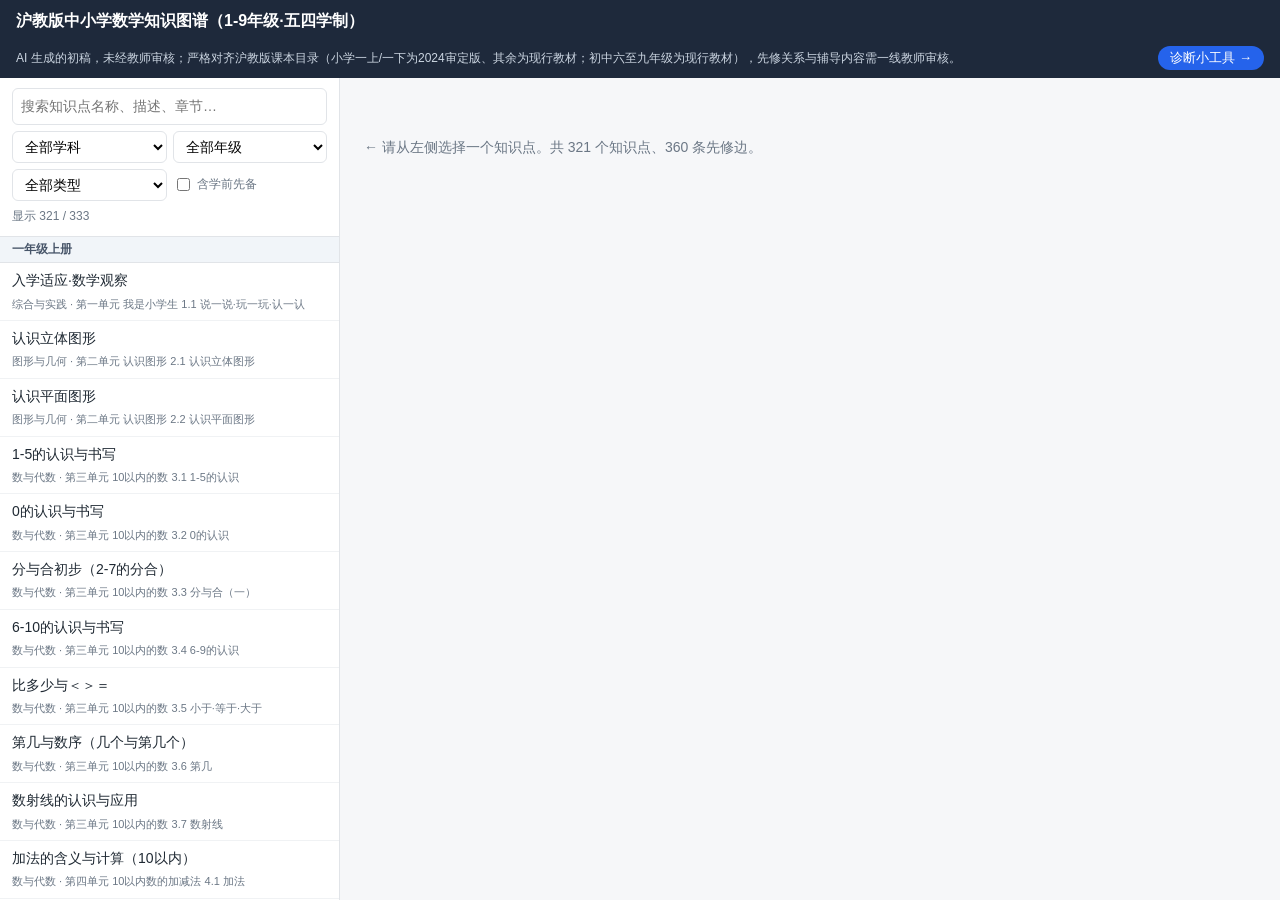
==== index.html @ 2e38a13f "扩展到初中：补齐沪教版六至九年级（8册28章）知识点、先修图、第四学段课标与题库 - 新增 cnm_158–cnm_321 共 164 个初中知识点，169 条先修边（含跨学段衔接） - 新增 dat" ====
<!DOCTYPE html>
<html lang="zh-CN">
<head>
<meta charset="utf-8">
<meta name="viewport" content="width=device-width, initial-scale=1">
<title>沪教版中小学数学知识图谱（1-9年级·五四学制）· 辅导版</title>
<style>
  :root { --bg:#f6f7f9; --panel:#fff; --line:#e1e4e8; --text:#1f2933; --muted:#6b7785; --accent:#2563eb;
          --hard:#c2410c; --soft:#6b7785; --ext:#7c3aed; }
  * { box-sizing:border-box; }
  html,body { height:100%; margin:0; }
  body { font:14px/1.6 -apple-system,BlinkMacSystemFont,"PingFang SC","Microsoft YaHei",sans-serif; color:var(--text); background:var(--bg); display:flex; flex-direction:column; }
  header { padding:8px 16px; background:#1e293b; color:#fff; display:flex; align-items:baseline; gap:12px; flex-wrap:wrap; }
  header h1 { font-size:16px; margin:0; font-weight:600; }
  header .note { font-size:12px; color:#cbd5e1; }
  header .tool-link { margin-left:auto; font-size:13px; color:#fff; background:#2563eb; padding:2px 12px; border-radius:12px; text-decoration:none; }
  header .tool-link:hover { background:#1d4ed8; }
  #app { flex:1; display:flex; min-height:0; }
  #side { width:340px; min-width:260px; background:var(--panel); border-right:1px solid var(--line); display:flex; flex-direction:column; }
  #filters { padding:10px 12px; border-bottom:1px solid var(--line); display:grid; gap:6px; }
  #filters input, #filters select { width:100%; padding:6px 8px; border:1px solid var(--line); border-radius:6px; font:inherit; background:#fff; }
  #filters .row { display:grid; grid-template-columns:1fr 1fr; gap:6px; }
  #filters label.chk { font-size:12px; color:var(--muted); display:flex; align-items:center; gap:4px; white-space:nowrap; }
  #filters label.chk input { width:auto; }
  #count { font-size:12px; color:var(--muted); }
  #list { overflow:auto; flex:1; margin:0; padding:0; list-style:none; }
  #list .grp { position:sticky; top:0; background:#f1f5f9; padding:3px 12px; font-size:12px; font-weight:600; color:#475569; border-bottom:1px solid var(--line); }
  #list li.item { padding:6px 12px; border-bottom:1px solid #f0f2f4; cursor:pointer; }
  #list li.item:hover { background:#f8fafc; }
  #list li.item.sel { background:#e8f0fe; border-left:3px solid var(--accent); padding-left:9px; }
  #list .nm { display:block; }
  #list .meta { font-size:11px; color:var(--muted); }
  #main { flex:1; overflow:auto; padding:18px 24px 48px; }
  .card { background:var(--panel); border:1px solid var(--line); border-radius:8px; padding:14px 18px; margin-bottom:14px; max-width:900px; }
  .card h2 { font-size:15px; margin:0 0 8px; }
  h1.title { font-size:20px; margin:0 0 6px; }
  .tags { display:flex; flex-wrap:wrap; gap:6px; margin:6px 0; }
  .tag { font-size:12px; padding:1px 8px; border-radius:10px; background:#eef2f7; color:#334155; }
  .tag.ext { background:#ede9fe; color:var(--ext); }
  .card .tool-link { margin-left:0; display:inline-block; margin-top:6px; }
  .badge { font-size:11px; padding:0 6px; border-radius:8px; margin-right:6px; color:#fff; vertical-align:1px; }
  .badge.hard { background:var(--hard); } .badge.soft { background:var(--soft); }
  ul.plain { margin:4px 0; padding-left:20px; }
  .q { background:#f8fafc; border:1px dashed var(--line); border-radius:6px; padding:8px 12px; }
  details.ans > summary { cursor:pointer; color:var(--accent); }
  .tree, .tree ul { list-style:none; margin:0; padding-left:20px; }
  .tree { padding-left:0; }
  .tree li { position:relative; padding:2px 0 2px 0; }
  .tree ul { border-left:1px solid var(--line); margin-left:6px; }
  .tree .why { color:var(--muted); font-size:12px; margin-left:4px; }
  a.node { color:var(--accent); cursor:pointer; text-decoration:none; }
  a.node:hover { text-decoration:underline; }
  .seen { color:var(--muted); font-size:12px; }
  .toolbar { display:flex; gap:8px; margin-bottom:8px; align-items:center; flex-wrap:wrap; }
  .toolbar button { border:1px solid var(--line); background:#fff; border-radius:6px; padding:3px 10px; cursor:pointer; font:inherit; }
  .toolbar button.on { background:var(--accent); border-color:var(--accent); color:#fff; }
  .layer { margin:6px 0; } .layer h3 { font-size:12px; margin:0; color:var(--muted); font-weight:600; }
  .layer .chips { display:flex; flex-wrap:wrap; gap:6px; margin-top:3px; }
  .chip { border:1px solid var(--line); border-radius:6px; padding:1px 8px; background:#fff; cursor:pointer; font-size:13px; }
  .chip:hover { border-color:var(--accent); }
  .chip.ext { border-color:#c4b5fd; }
  #err { background:#fef2f2; color:#991b1b; border:1px solid #fecaca; border-radius:8px; padding:14px 18px; max-width:760px; }
  #err code { background:#fee2e2; padding:1px 4px; border-radius:4px; }
  .empty { color:var(--muted); padding:40px 0; }
  .muted { color:var(--muted); }
  @media (max-width:760px){ #app{flex-direction:column;} #side{width:100%;height:42%;} }
</style>
</head>
<body>
<header>
  <h1>沪教版中小学数学知识图谱（1-9年级·五四学制）</h1>
  <span class="note">AI 生成的初稿，未经教师审核；严格对齐沪教版课本目录（小学一上/一下为2024审定版、其余为现行教材；初中六至九年级为现行教材），先修关系与辅导内容需一线教师审核。</span>
  <a class="tool-link" href="diagnose/">诊断小工具 →</a>
</header>
<div id="app">
  <aside id="side">
    <div id="filters">
      <input id="q" type="search" placeholder="搜索知识点名称、描述、章节…" autocomplete="off">
      <div class="row">
        <select id="fDomain"><option value="">全部学科</option></select>
        <select id="fGrade">
          <option value="">全部年级</option>
          <option value="1上">一年级上</option><option value="1下">一年级下</option>
          <option value="2上">二年级上</option><option value="2下">二年级下</option>
          <option value="3上">三年级上</option><option value="3下">三年级下</option>
          <option value="4上">四年级上</option><option value="4下">四年级下</option>
          <option value="5上">五年级上</option><option value="5下">五年级下</option>
          <option value="6上">六年级上</option><option value="6下">六年级下</option>
          <option value="7上">七年级上</option><option value="7下">七年级下</option>
          <option value="8上">八年级上</option><option value="8下">八年级下</option>
          <option value="9上">九年级上</option><option value="9下">九年级下</option>
        </select>
      </div>
      <div class="row">
        <select id="fType"><option value="">全部类型</option></select>
        <label class="chk"><input type="checkbox" id="fExt"> 含学前先备</label>
      </div>
      <div id="count"></div>
    </div>
    <ul id="list"></ul>
  </aside>
  <main id="main"><div class="empty">加载中…</div></main>
</div>

<script>
"use strict";
const TYPE_ZH = {conceptual:"概念理解", procedural:"程序性技能", reasoning:"推理证明", application:"应用", modeling:"建模"};
const GRADE_ZH = {1:"一", 2:"二", 3:"三", 4:"四", 5:"五", 6:"六", 7:"七", 8:"八", 9:"九"};
const $ = s => document.querySelector(s);
const el = (tag, attrs, ...kids) => {
  const e = document.createElement(tag);
  for (const [k, v] of Object.entries(attrs || {})) {
    if (k === "class") e.className = v; else if (k === "text") e.textContent = v;
    else if (k.startsWith("on")) e.addEventListener(k.slice(2), v); else e.setAttribute(k, v);
  }
  for (const c of kids.flat()) if (c != null) e.append(c.nodeType ? c : document.createTextNode(c));
  return e;
};

let topics = [], deps = [], byId = new Map(), pre = new Map(), post = new Map(), selected = null;

function gradeKey(t) { return t.external ? "学前" : GRADE_ZH[t.grade] + "年级" + t.semester; }

async function load() {
  try {
    const [a, b] = await Promise.all([fetch("data/topics.json"), fetch("data/dependencies.json")]);
    if (!a.ok || !b.ok) throw new Error("HTTP " + a.status + "/" + b.status);
    topics = await a.json(); deps = await b.json();
  } catch (e) {
    $("#main").replaceChildren(el("div", {id:"err"},
      el("b", {text:"无法加载数据文件。"}), el("br"),
      "浏览器出于安全限制不允许用 ", el("code", {text:"file://"}), " 直接读取本地 JSON。请在本目录运行：", el("br"),
      el("code", {text:"python3 -m http.server 8000"}), " 然后访问 ", el("code", {text:"http://localhost:8000/"}),
      el("br"), el("span", {class:"muted", text:"（" + e.message + "）"})));
    $("#count").textContent = "";
    return;
  }
  for (const t of topics) { byId.set(t.id, t); pre.set(t.id, []); post.set(t.id, []); }
  for (const d of deps) {
    pre.get(d.topicId).push({id:d.prerequisiteId, strength:d.strength, reason:d.reason});
    post.get(d.prerequisiteId).push({id:d.topicId, strength:d.strength, reason:d.reason});
  }
  for (const m of [pre, post]) for (const arr of m.values())
    arr.sort((x, y) => (x.strength === y.strength ? 0 : x.strength === "hard" ? -1 : 1) || x.id.localeCompare(y.id));

  const doms = [...new Set(topics.map(t => t.domain))];
  for (const d of doms) $("#fDomain").append(el("option", {value:d, text:d}));
  for (const [k, v] of Object.entries(TYPE_ZH)) $("#fType").append(el("option", {value:k, text:v}));
  for (const id of ["q", "fDomain", "fGrade", "fType", "fExt"]) $("#" + id).addEventListener("input", renderList);
  window.addEventListener("hashchange", () => select(location.hash.slice(1), false));
  renderList();
  if (byId.has(location.hash.slice(1))) select(location.hash.slice(1), true);
  else $("#main").replaceChildren(el("div", {class:"empty", text:"← 请从左侧选择一个知识点。共 " + topics.filter(t => !t.external).length + " 个知识点、" + deps.length + " 条先修边。"}));
}

function filtered() {
  const q = $("#q").value.trim().toLowerCase(), d = $("#fDomain").value, g = $("#fGrade").value,
        ty = $("#fType").value, ext = $("#fExt").checked;
  return topics.filter(t => {
    if (t.external && !ext) return false;
    if (d && t.domain !== d) return false;
    if (ty && t.type !== ty) return false;
    if (g) { if (t.external) return false; if (g.length === 1 ? String(t.grade) !== g : (t.grade + t.semester) !== g) return false; }
    if (q && !((t.name + t.description + (t.chapter || "") + t.id).toLowerCase().includes(q))) return false;
    return true;
  });
}

function renderList() {
  const items = filtered(), ul = $("#list");
  ul.replaceChildren();
  let last = null;
  for (const t of items) {
    const key = gradeKey(t);
    if (key !== last) {
      last = key;
      ul.append(el("li", {class:"grp", text: t.external ? "学前先备（外部节点）" : GRADE_ZH[t.grade] + "年级" + t.semester + "册"}));
    }
    const li = el("li", {class:"item" + (t.id === selected ? " sel" : ""), "data-id":t.id, onclick:() => select(t.id, true)},
      el("span", {class:"nm", text:t.name}),
      el("span", {class:"meta", text: t.external ? t.domain : t.domain + " · " + (t.chapter || "").replace(/^\S+\s+/, "")}));
    ul.append(li);
  }
  $("#count").textContent = "显示 " + items.length + " / " + topics.length;
}

function select(id, push) {
  if (!byId.has(id)) return;
  selected = id;
  if (push && location.hash.slice(1) !== id) history.replaceState(null, "", "#" + id);
  for (const li of document.querySelectorAll("#list li.item")) li.classList.toggle("sel", li.dataset.id === id);
  const cur = document.querySelector("#list li.sel"); if (cur) cur.scrollIntoView({block:"nearest"});
  renderDetail(byId.get(id));
  $("#main").scrollTop = 0;
}

const link = id => el("a", {class:"node", onclick:() => select(id, true), text:byId.get(id).name});
const badge = s => el("span", {class:"badge " + s, text: s === "hard" ? "硬先修" : "软先修"});

function renderDetail(t) {
  const m = $("#main");
  const head = el("div", {class:"card"},
    el("h1", {class:"title", text:t.name}),
    el("div", {class:"tags"},
      el("span", {class:"tag" + (t.external ? " ext" : ""), text:t.id}),
      el("span", {class:"tag", text:t.domain}),
      t.external ? el("span", {class:"tag ext", text:"学前先备（外部节点）"})
                 : [el("span", {class:"tag", text:GRADE_ZH[t.grade] + "年级" + t.semester}),
                    el("span", {class:"tag", text:TYPE_ZH[t.type] || t.type}),
                    el("span", {class:"tag", text:t.chapter})]),
    el("p", {text:t.description}));
  const parts = [head];
  if (!t.external) {
    parts.push(el("div", {class:"card"}, el("h2", {text:"掌握标准"}),
      el("ul", {class:"plain"}, t.mastery_criteria.map(c => el("li", {text:c})))));
    parts.push(el("div", {class:"card"}, el("h2", {text:"诊断题"}),
      el("div", {class:"q"}, el("div", {text:t.diagnostic_question.question}),
        el("details", {class:"ans"}, el("summary", {text:"查看答案"}), el("div", {text:t.diagnostic_question.answer})))));
    if (t.tutoring) {
      const tut = t.tutoring;
      parts.push(el("div", {class:"card"}, el("h2", {text:"辅导要点（课本同步精讲）"}),
        el("ul", {class:"plain"}, tut.key_points.map(c => el("li", {text:c}))),
        el("h2", {text:"例题精讲"}),
        el("div", {class:"q"}, el("div", {text:"题目：" + tut.worked_example.problem}),
          el("div", {text:"解法：" + tut.worked_example.steps.join(" → ")}),
          el("details", {class:"ans"}, el("summary", {text:"查看答案"}), el("div", {text:tut.worked_example.answer}))),
        el("h2", {text:"常见错误"}),
        el("ul", {class:"plain"}, tut.common_mistakes.map(c => el("li", {text:c}))),
        el("p", {class:"muted", text:"辅导建议：" + tut.coaching_tip})
      ));
    }
    // 按章同步练习入口
    parts.push(el("div", {class:"card"}, el("h2", {text:"同步练习与诊断"}),
      el("p", {text:"想检测是否掌握“" + t.name + "”？试试诊断小工具："}),
      el("a", {class:"tool-link", href:"diagnose/?target=" + t.id, text:"去做 4 题小测 →"}),
      el("span", {class:"muted", text:"  每知识点4题配套题库，诊断后可回溯先修并查看辅导要点。"})
    ));
  }
  parts.push(prereqCard(t), postCard(t));
  m.replaceChildren(...parts);
}

let viewMode = "tree";
function prereqCard(t) {
  const card = el("div", {class:"card"}), body = el("div");
  const direct = pre.get(t.id);
  const all = ancestors(t.id);
  card.append(el("h2", {text:"先修链（向上递归）"}));
  if (!direct.length) {
    card.append(el("div", {class:"muted", text: t.external ? "外部节点，没有进一步先修。" : "没有先修（根节点）。"}));
    return card;
  }
  const bar = el("div", {class:"toolbar"},
    el("button", {class:viewMode === "tree" ? "on" : "", text:"树状", onclick:() => { viewMode = "tree"; renderDetail(t); }}),
    el("button", {class:viewMode === "layer" ? "on" : "", text:"分层列表", onclick:() => { viewMode = "layer"; renderDetail(t); }}),
    el("span", {class:"muted", text:"直接先修 " + direct.length + " 个，累计上游 " + all.size + " 个知识点。树状图中同一知识点只在首次出现处展开。"}));
  card.append(bar, body);
  if (viewMode === "tree") body.append(tree(t.id));
  else body.append(layers(t.id));
  return card;
}

function ancestors(id) {
  const seen = new Set(), st = [id];
  while (st.length) for (const p of pre.get(st.pop())) if (!seen.has(p.id)) { seen.add(p.id); st.push(p.id); }
  return seen;
}

function tree(rootId) {
  const expanded = new Set([rootId]);
  const build = id => {
    const ul = el("ul", {class:"tree"});
    for (const p of pre.get(id)) {
      const n = byId.get(p.id), li = el("li");
      li.append(badge(p.strength), link(p.id),
        el("span", {class:"seen", text:" " + (n.external ? "学前" : gradeKey(n))}),
        el("span", {class:"why", text:"— " + p.reason}));
      if (pre.get(p.id).length) {
        if (expanded.has(p.id)) li.append(el("span", {class:"seen", text:"  （↑ 已在上方展开）"}));
        else { expanded.add(p.id); li.append(build(p.id)); }
      }
      ul.append(li);
    }
    return ul;
  };
  return build(rootId);
}

function layers(rootId) {
  const level = new Map();
  const walk = (id, d) => { for (const p of pre.get(id)) { if ((level.get(p.id) || 0) < d) { level.set(p.id, d); walk(p.id, d + 1); } } };
  walk(rootId, 1);
  const direct = new Map(pre.get(rootId).map(p => [p.id, p.strength]));
  const max = Math.max(...level.values()), box = el("div");
  for (let d = 1; d <= max; d++) {
    const ids = [...level].filter(([, v]) => v === d).map(([k]) => k)
      .sort((a, b) => (byId.get(a).external - byId.get(b).external) || a.localeCompare(b));
    box.append(el("div", {class:"layer"},
      el("h3", {text: d === 1 ? "第 1 层：直接先修" : "第 " + d + " 层：先修的先修"}),
      el("div", {class:"chips"}, ids.map(id => {
        const c = el("span", {class:"chip" + (byId.get(id).external ? " ext" : ""), onclick:() => select(id, true)},
          direct.has(id) ? badge(direct.get(id)) : null, byId.get(id).name,
          el("span", {class:"seen", text:" " + (byId.get(id).external ? "学前" : gradeKey(byId.get(id)))}));
        return c;
      }))));
  }
  box.append(el("div", {class:"muted", text:"层数 = 到当前知识点的最长先修路径长度；越靠后越基础。"}));
  return box;
}

function postCard(t) {
  const card = el("div", {class:"card"}), list = post.get(t.id);
  const down = new Set(), st = [t.id];
  while (st.length) for (const p of post.get(st.pop())) if (!down.has(p.id)) { down.add(p.id); st.push(p.id); }
  card.append(el("h2", {text:"它是哪些后续知识点的先修（共直接 " + list.length + " 个，累计下游 " + down.size + " 个）"}));
  if (!list.length) { card.append(el("div", {class:"muted", text:"没有后续知识点依赖它（末端节点）。"})); return card; }
  card.append(el("ul", {class:"plain"}, list.map(p => el("li", {},
    badge(p.strength), link(p.id), el("span", {class:"seen", text:" " + gradeKey(byId.get(p.id))}),
    el("span", {class:"why muted", text:" — " + p.reason})))));
  return card;
}

load();
</script>
</body>
</html>
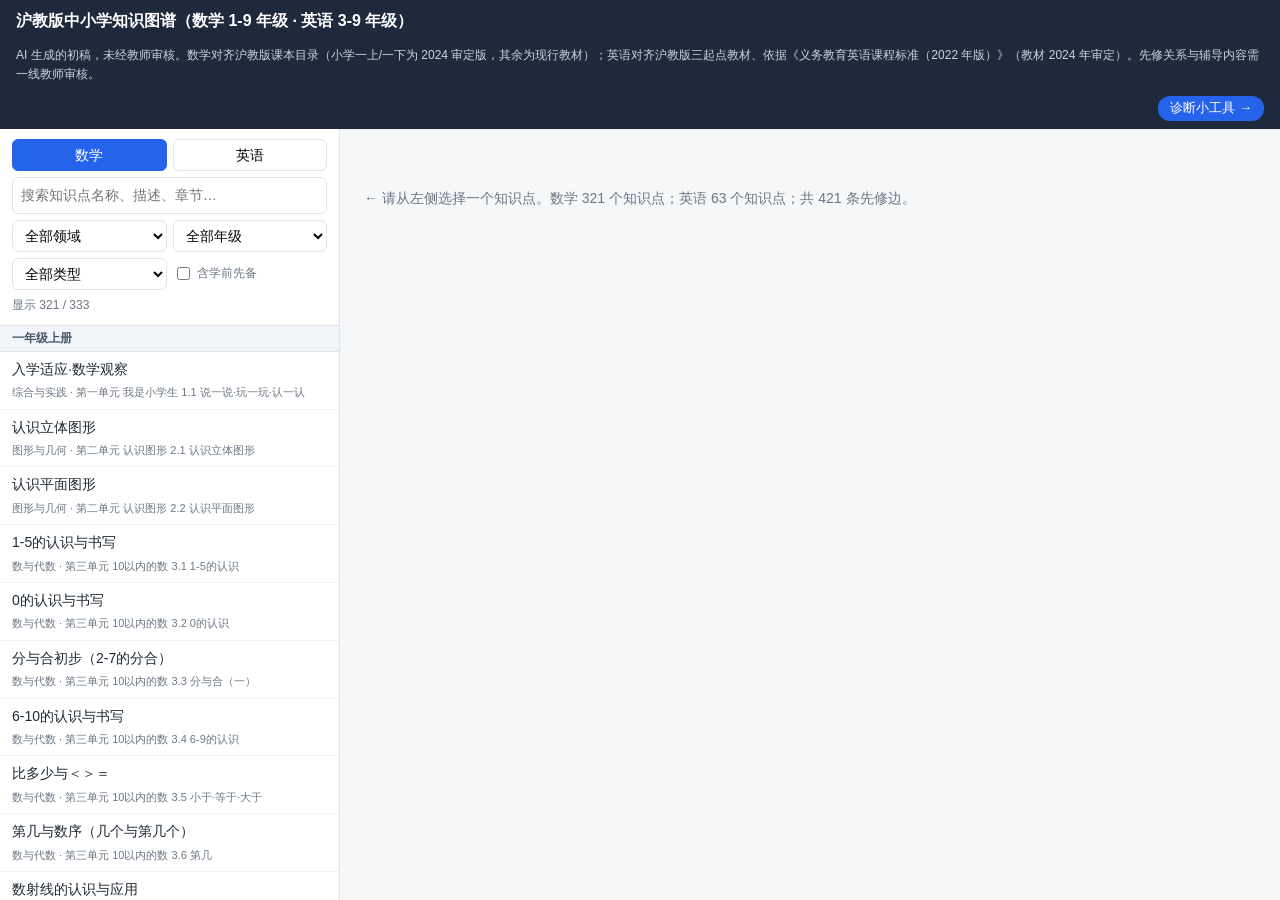
==== commit 23a0bde9: "feat: 新增沪教版英语 3-9 年级知识图谱（63 知识点/61 先修边/55 课标/252 题） - _builder/: estandards.py（一级12/二级19/三级24 共 55 条" ====
--- a/index.html
+++ b/index.html
@@ -3,7 +3,7 @@
 <head>
 <meta charset="utf-8">
 <meta name="viewport" content="width=device-width, initial-scale=1">
-<title>沪教版中小学数学知识图谱（1-9年级·五四学制）· 辅导版</title>
+<title>沪教版中小学知识图谱（数学 1-9 年级 · 英语 3-9 年级）· 辅导版</title>
 <style>
   :root { --bg:#f6f7f9; --panel:#fff; --line:#e1e4e8; --text:#1f2933; --muted:#6b7785; --accent:#2563eb;
           --hard:#c2410c; --soft:#6b7785; --ext:#7c3aed; }
@@ -20,6 +20,9 @@
   #filters { padding:10px 12px; border-bottom:1px solid var(--line); display:grid; gap:6px; }
   #filters input, #filters select { width:100%; padding:6px 8px; border:1px solid var(--line); border-radius:6px; font:inherit; background:#fff; }
   #filters .row { display:grid; grid-template-columns:1fr 1fr; gap:6px; }
+  #subjTabs { display:flex; gap:6px; }
+  #subjTabs button { flex:1; border:1px solid var(--line); background:#fff; border-radius:6px; padding:4px 0; font:inherit; cursor:pointer; }
+  #subjTabs button.on { background:var(--accent); border-color:var(--accent); color:#fff; }
   #filters label.chk { font-size:12px; color:var(--muted); display:flex; align-items:center; gap:4px; white-space:nowrap; }
   #filters label.chk input { width:auto; }
   #count { font-size:12px; color:var(--muted); }
@@ -68,16 +71,20 @@
 </head>
 <body>
 <header>
-  <h1>沪教版中小学数学知识图谱（1-9年级·五四学制）</h1>
-  <span class="note">AI 生成的初稿，未经教师审核；严格对齐沪教版课本目录（小学一上/一下为2024审定版、其余为现行教材；初中六至九年级为现行教材），先修关系与辅导内容需一线教师审核。</span>
+  <h1>沪教版中小学知识图谱（数学 1-9 年级 · 英语 3-9 年级）</h1>
+  <span class="note">AI 生成的初稿，未经教师审核。数学对齐沪教版课本目录（小学一上/一下为 2024 审定版，其余为现行教材）；英语对齐沪教版三起点教材、依据《义务教育英语课程标准（2022 年版）》（教材 2024 年审定）。先修关系与辅导内容需一线教师审核。</span>
   <a class="tool-link" href="diagnose/">诊断小工具 →</a>
 </header>
 <div id="app">
   <aside id="side">
     <div id="filters">
+      <div id="subjTabs">
+        <button type="button" data-subj="math" class="on">数学</button>
+        <button type="button" data-subj="english">英语</button>
+      </div>
       <input id="q" type="search" placeholder="搜索知识点名称、描述、章节…" autocomplete="off">
       <div class="row">
-        <select id="fDomain"><option value="">全部学科</option></select>
+        <select id="fDomain"><option value="">全部领域</option></select>
         <select id="fGrade">
           <option value="">全部年级</option>
           <option value="1上">一年级上</option><option value="1下">一年级下</option>
@@ -118,6 +125,9 @@
 };
 
 let topics = [], deps = [], byId = new Map(), pre = new Map(), post = new Map(), selected = null;
+let subject = "math";
+const subjectOf = t => t.subject || "math";
+const topicsOfSubject = s => topics.filter(t => subjectOf(t) === s);
 
 function gradeKey(t) { return t.external ? "学前" : GRADE_ZH[t.grade] + "年级" + t.semester; }
 
@@ -143,20 +153,60 @@
   for (const m of [pre, post]) for (const arr of m.values())
     arr.sort((x, y) => (x.strength === y.strength ? 0 : x.strength === "hard" ? -1 : 1) || x.id.localeCompare(y.id));
 
-  const doms = [...new Set(topics.map(t => t.domain))];
-  for (const d of doms) $("#fDomain").append(el("option", {value:d, text:d}));
-  for (const [k, v] of Object.entries(TYPE_ZH)) $("#fType").append(el("option", {value:k, text:v}));
+  rebuildSelects();
+  for (const [k, v] of Object.entries(TYPE_ZH)) {
+    if (topics.some(t => t.type === k)) $("#fType").append(el("option", {value:k, text:v}));
+  }
+  for (const btn of document.querySelectorAll("#subjTabs button")) {
+    btn.addEventListener("click", () => switchSubject(btn.dataset.subj, true));
+  }
   for (const id of ["q", "fDomain", "fGrade", "fType", "fExt"]) $("#" + id).addEventListener("input", renderList);
-  window.addEventListener("hashchange", () => select(location.hash.slice(1), false));
+  window.addEventListener("hashchange", () => {
+    const id = location.hash.slice(1);
+    if (byId.has(id) && subjectOf(byId.get(id)) !== subject) switchSubject(subjectOf(byId.get(id)), false);
+    select(id, false);
+  });
+  const startId = location.hash.slice(1);
+  if (byId.has(startId) && subjectOf(byId.get(startId)) !== subject) switchSubject(subjectOf(byId.get(startId)), false);
   renderList();
-  if (byId.has(location.hash.slice(1))) select(location.hash.slice(1), true);
-  else $("#main").replaceChildren(el("div", {class:"empty", text:"← 请从左侧选择一个知识点。共 " + topics.filter(t => !t.external).length + " 个知识点、" + deps.length + " 条先修边。"}));
+  if (byId.has(startId)) select(startId, true);
+  else $("#main").replaceChildren(el("div", {class:"empty", text:"← 请从左侧选择一个知识点。数学 " +
+    topicsOfSubject("math").filter(t => !t.external).length + " 个知识点；英语 " +
+    topicsOfSubject("english").filter(t => !t.external).length + " 个知识点；共 " + deps.length + " 条先修边。"}));
+}
+
+function switchSubject(s, resetHash) {
+  if (subject === s) return;
+  subject = s;
+  for (const b of document.querySelectorAll("#subjTabs button")) b.classList.toggle("on", b.dataset.subj === s);
+  if (resetHash) { $("#q").value = ""; selected = null; }
+  rebuildSelects(); renderList();
+  if (resetHash) {
+    $("#main").replaceChildren(el("div", {class:"empty", text:"← 请从左侧选择一个知识点。当前「" +
+      (s === "english" ? "英语" : "数学") + "」共 " + topicsOfSubject(s).filter(t => !t.external).length +
+      " 个正式知识点。"}));
+    if (location.hash) history.replaceState(null, "", location.pathname + location.search);
+  }
+}
+
+function rebuildSelects() {
+  const doms = [...new Set(topicsOfSubject(subject).map(t => t.domain))];
+  $("#fDomain").replaceChildren(el("option", {value:"", text:"全部领域"}),
+    ...doms.map(d => el("option", {value:d, text:d})));
+  const pairs = [...new Set(topicsOfSubject(subject).filter(t => !t.external).map(t => t.grade + t.semester))]
+    .sort((a, b) => parseInt(a) - parseInt(b) || (a.slice(-1) === "上" ? -1 : 1));
+  $("#fGrade").replaceChildren(el("option", {value:"", text:"全部年级"}),
+    ...pairs.map(k => el("option", {value:k, text:GRADE_ZH[parseInt(k)] + "年级" + k.slice(-1)})));
+  $("#fExt").parentElement.style.display = subject === "english" ? "none" : "";
+  $("#fExt").checked = false;
+  $("#fDomain").value = ""; $("#fGrade").value = ""; $("#fType").value = "";
 }
 
 function filtered() {
   const q = $("#q").value.trim().toLowerCase(), d = $("#fDomain").value, g = $("#fGrade").value,
         ty = $("#fType").value, ext = $("#fExt").checked;
   return topics.filter(t => {
+    if (subjectOf(t) !== subject) return false;
     if (t.external && !ext) return false;
     if (d && t.domain !== d) return false;
     if (ty && t.type !== ty) return false;
@@ -181,7 +231,7 @@
       el("span", {class:"meta", text: t.external ? t.domain : t.domain + " · " + (t.chapter || "").replace(/^\S+\s+/, "")}));
     ul.append(li);
   }
-  $("#count").textContent = "显示 " + items.length + " / " + topics.length;
+  $("#count").textContent = "显示 " + items.length + " / " + topicsOfSubject(subject).length;
 }
 
 function select(id, push) {
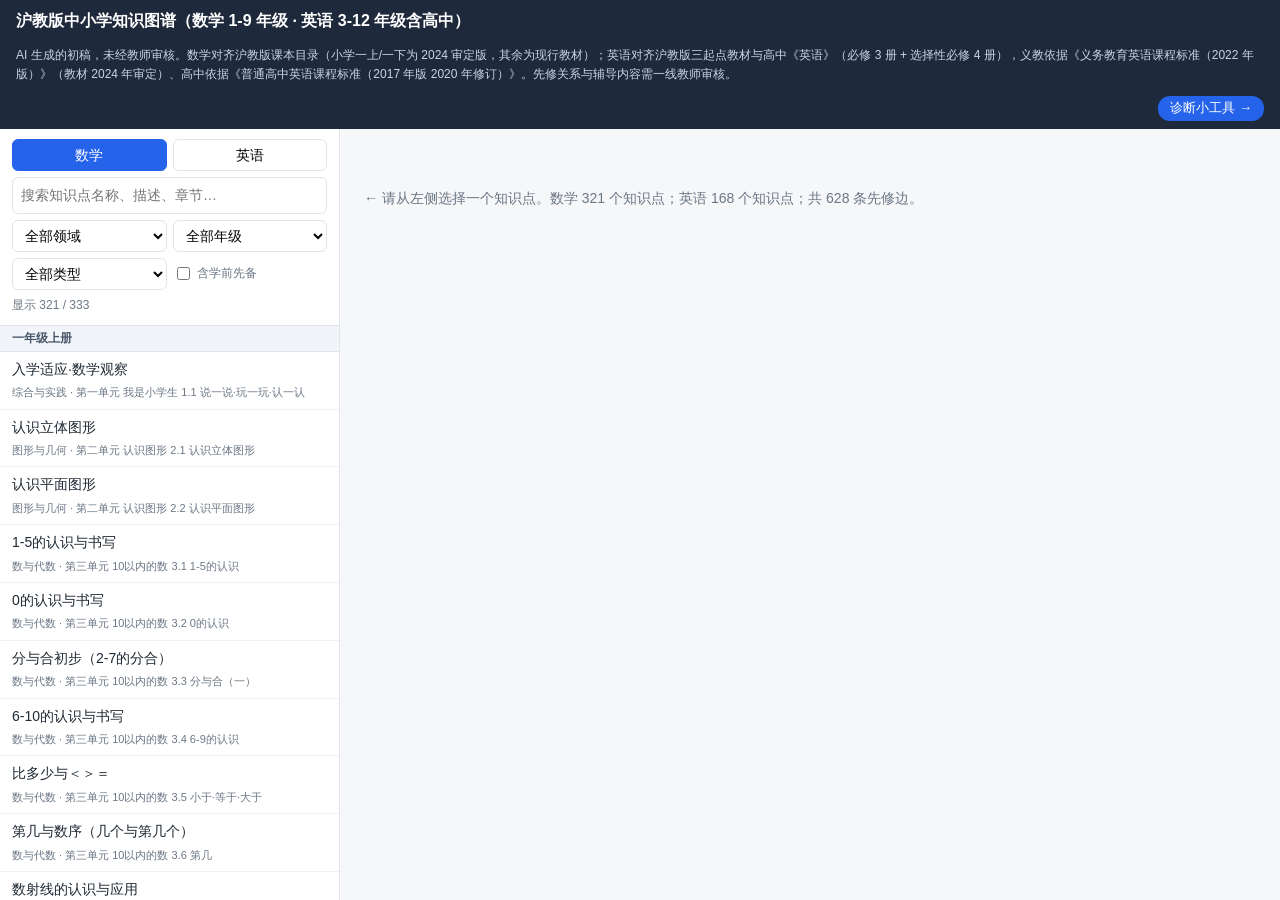
==== commit db6abfbf: "英语细化到教材 Unit 级（63 → 168 点）并补齐高中英语 - 义教段重建为 Unit 级：三至九年级 14 册 140 个 Unit → 140 个知识点，   chapter 改为「三年级" ====
--- a/index.html
+++ b/index.html
@@ -3,7 +3,7 @@
 <head>
 <meta charset="utf-8">
 <meta name="viewport" content="width=device-width, initial-scale=1">
-<title>沪教版中小学知识图谱（数学 1-9 年级 · 英语 3-9 年级）· 辅导版</title>
+<title>沪教版中小学知识图谱（数学 1-9 年级 · 英语 3-12 年级含高中）· 辅导版</title>
 <style>
   :root { --bg:#f6f7f9; --panel:#fff; --line:#e1e4e8; --text:#1f2933; --muted:#6b7785; --accent:#2563eb;
           --hard:#c2410c; --soft:#6b7785; --ext:#7c3aed; }
@@ -71,8 +71,8 @@
 </head>
 <body>
 <header>
-  <h1>沪教版中小学知识图谱（数学 1-9 年级 · 英语 3-9 年级）</h1>
-  <span class="note">AI 生成的初稿，未经教师审核。数学对齐沪教版课本目录（小学一上/一下为 2024 审定版，其余为现行教材）；英语对齐沪教版三起点教材、依据《义务教育英语课程标准（2022 年版）》（教材 2024 年审定）。先修关系与辅导内容需一线教师审核。</span>
+  <h1>沪教版中小学知识图谱（数学 1-9 年级 · 英语 3-12 年级含高中）</h1>
+  <span class="note">AI 生成的初稿，未经教师审核。数学对齐沪教版课本目录（小学一上/一下为 2024 审定版，其余为现行教材）；英语对齐沪教版三起点教材与高中《英语》（必修 3 册 + 选择性必修 4 册），义教依据《义务教育英语课程标准（2022 年版）》（教材 2024 年审定）、高中依据《普通高中英语课程标准（2017 年版 2020 年修订）》。先修关系与辅导内容需一线教师审核。</span>
   <a class="tool-link" href="diagnose/">诊断小工具 →</a>
 </header>
 <div id="app">
@@ -113,6 +113,8 @@
 "use strict";
 const TYPE_ZH = {conceptual:"概念理解", procedural:"程序性技能", reasoning:"推理证明", application:"应用", modeling:"建模"};
 const GRADE_ZH = {1:"一", 2:"二", 3:"三", 4:"四", 5:"五", 6:"六", 7:"七", 8:"八", 9:"九"};
+const HIGH_ZH = {10:"高一", 11:"高二", 12:"高三"};
+function gradeName(g) { return HIGH_ZH[g] || (GRADE_ZH[g] + "年级"); }
 const $ = s => document.querySelector(s);
 const el = (tag, attrs, ...kids) => {
   const e = document.createElement(tag);
@@ -129,7 +131,7 @@
 const subjectOf = t => t.subject || "math";
 const topicsOfSubject = s => topics.filter(t => subjectOf(t) === s);
 
-function gradeKey(t) { return t.external ? "学前" : GRADE_ZH[t.grade] + "年级" + t.semester; }
+function gradeKey(t) { return t.external ? "学前" : gradeName(t.grade) + t.semester; }
 
 async function load() {
   try {
@@ -196,7 +198,7 @@
   const pairs = [...new Set(topicsOfSubject(subject).filter(t => !t.external).map(t => t.grade + t.semester))]
     .sort((a, b) => parseInt(a) - parseInt(b) || (a.slice(-1) === "上" ? -1 : 1));
   $("#fGrade").replaceChildren(el("option", {value:"", text:"全部年级"}),
-    ...pairs.map(k => el("option", {value:k, text:GRADE_ZH[parseInt(k)] + "年级" + k.slice(-1)})));
+    ...pairs.map(k => el("option", {value:k, text:gradeName(parseInt(k)) + k.slice(-1)})));
   $("#fExt").parentElement.style.display = subject === "english" ? "none" : "";
   $("#fExt").checked = false;
   $("#fDomain").value = ""; $("#fGrade").value = ""; $("#fType").value = "";
@@ -224,7 +226,7 @@
     const key = gradeKey(t);
     if (key !== last) {
       last = key;
-      ul.append(el("li", {class:"grp", text: t.external ? "学前先备（外部节点）" : GRADE_ZH[t.grade] + "年级" + t.semester + "册"}));
+      ul.append(el("li", {class:"grp", text: t.external ? "学前先备（外部节点）" : gradeName(t.grade) + t.semester + "册"}));
     }
     const li = el("li", {class:"item" + (t.id === selected ? " sel" : ""), "data-id":t.id, onclick:() => select(t.id, true)},
       el("span", {class:"nm", text:t.name}),
@@ -255,7 +257,7 @@
       el("span", {class:"tag" + (t.external ? " ext" : ""), text:t.id}),
       el("span", {class:"tag", text:t.domain}),
       t.external ? el("span", {class:"tag ext", text:"学前先备（外部节点）"})
-                 : [el("span", {class:"tag", text:GRADE_ZH[t.grade] + "年级" + t.semester}),
+                 : [el("span", {class:"tag", text:gradeName(t.grade) + t.semester}),
                     el("span", {class:"tag", text:TYPE_ZH[t.type] || t.type}),
                     el("span", {class:"tag", text:t.chapter})]),
     el("p", {text:t.description}));
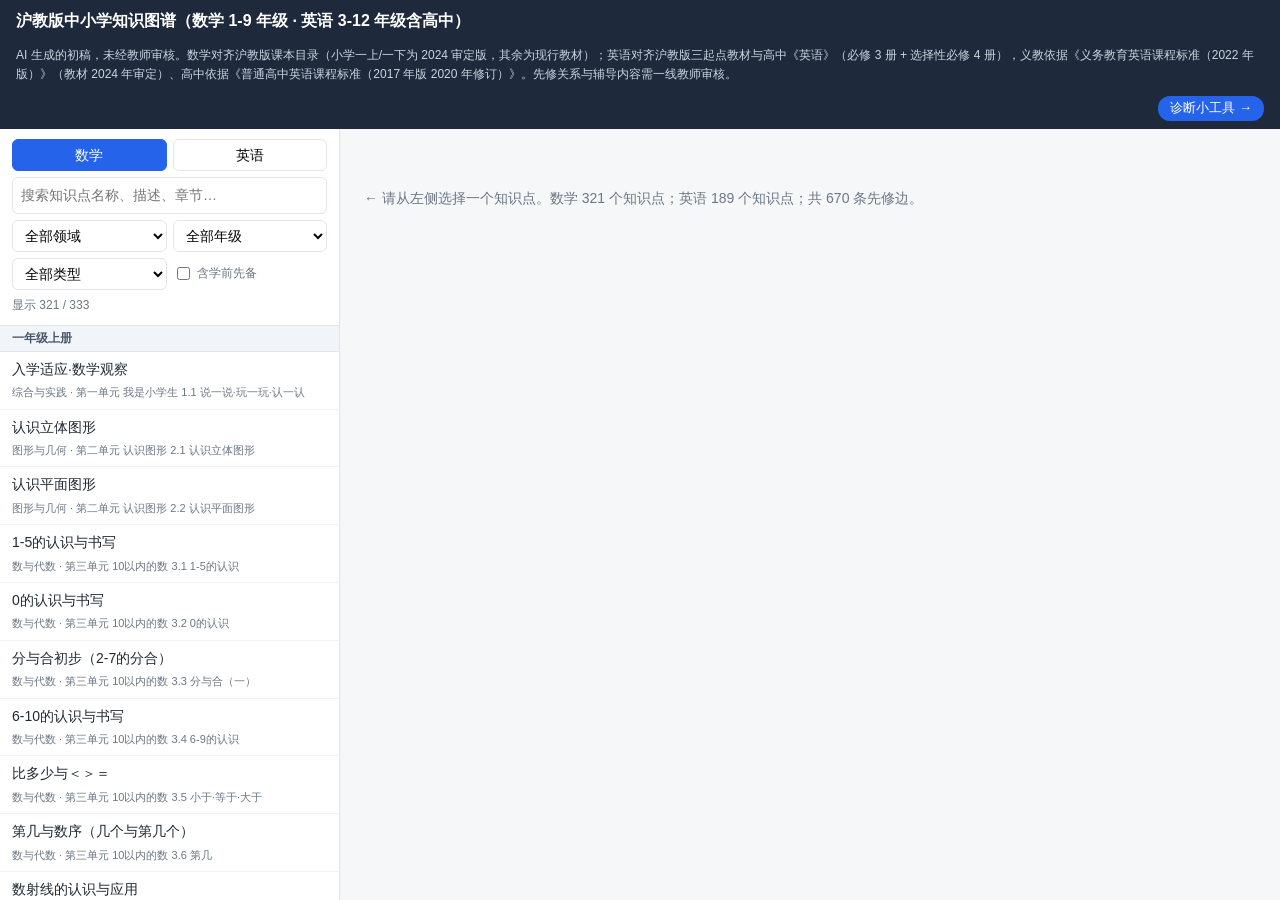
==== commit 6ba3e3ec: "英语习题扩充：每点 +2 组练习、每册 +1 套册末 mini 卷（1956 → 3320 题） Co-authored-by: arena-agent <297053741+arena-agent@" ====
--- a/index.html
+++ b/index.html
@@ -285,7 +285,7 @@
     parts.push(el("div", {class:"card"}, el("h2", {text:"同步练习与诊断"}),
       el("p", {text:"想检测是否掌握“" + t.name + "”？试试诊断小工具："}),
       el("a", {class:"tool-link", href:"diagnose/?target=" + t.id, text:"去做 4 题小测 →"}),
-      el("span", {class:"muted", text:"  每知识点4题配套题库，诊断后可回溯先修并查看辅导要点。"})
+      el("span", {class:"muted", text:"  配套题库每知识点 4 题起（Unit 越多题越多），诊断后可回溯先修并查看辅导要点。"})
     ));
   }
   parts.push(prereqCard(t), postCard(t));
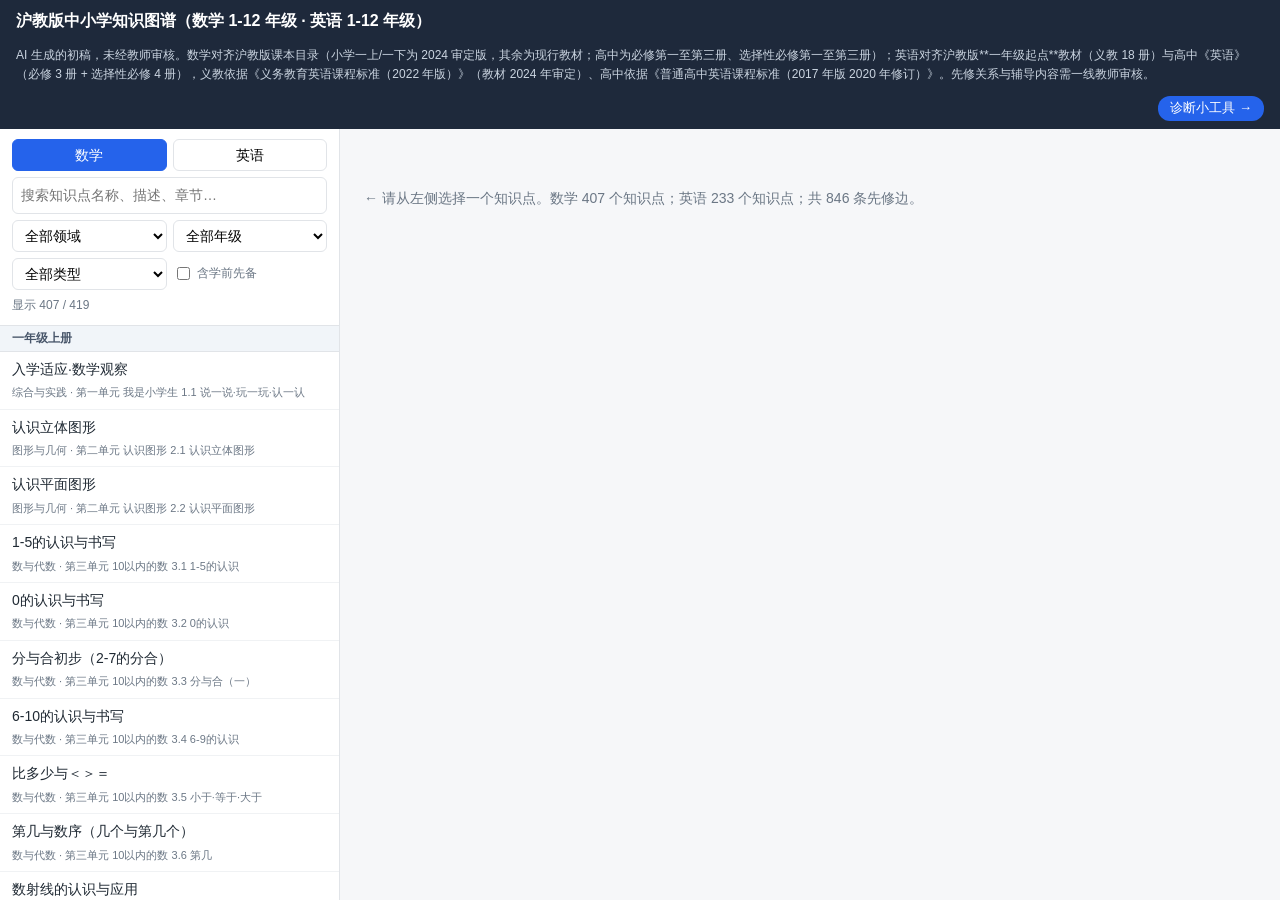
==== commit 2908b7a9: "沪教版：纠正英语起点（三起→一起）并补齐高中数学（必修+选择性必修） ## 核心变更  ### 1. 英语起点修正（三年级→一年级） - 补齐一、二年级 4 册、40 个 Unit、4 套册末卷、40" ====
--- a/index.html
+++ b/index.html
@@ -3,7 +3,7 @@
 <head>
 <meta charset="utf-8">
 <meta name="viewport" content="width=device-width, initial-scale=1">
-<title>沪教版中小学知识图谱（数学 1-9 年级 · 英语 3-12 年级含高中）· 辅导版</title>
+<title>沪教版中小学知识图谱（数学 1-12 年级 · 英语 1-12 年级）· 辅导版</title>
 <style>
   :root { --bg:#f6f7f9; --panel:#fff; --line:#e1e4e8; --text:#1f2933; --muted:#6b7785; --accent:#2563eb;
           --hard:#c2410c; --soft:#6b7785; --ext:#7c3aed; }
@@ -71,8 +71,8 @@
 </head>
 <body>
 <header>
-  <h1>沪教版中小学知识图谱（数学 1-9 年级 · 英语 3-12 年级含高中）</h1>
-  <span class="note">AI 生成的初稿，未经教师审核。数学对齐沪教版课本目录（小学一上/一下为 2024 审定版，其余为现行教材）；英语对齐沪教版三起点教材与高中《英语》（必修 3 册 + 选择性必修 4 册），义教依据《义务教育英语课程标准（2022 年版）》（教材 2024 年审定）、高中依据《普通高中英语课程标准（2017 年版 2020 年修订）》。先修关系与辅导内容需一线教师审核。</span>
+  <h1>沪教版中小学知识图谱（数学 1-12 年级 · 英语 1-12 年级）</h1>
+  <span class="note">AI 生成的初稿，未经教师审核。数学对齐沪教版课本目录（小学一上/一下为 2024 审定版，其余为现行教材；高中为必修第一至第三册、选择性必修第一至第三册）；英语对齐沪教版**一年级起点**教材（义教 18 册）与高中《英语》（必修 3 册 + 选择性必修 4 册），义教依据《义务教育英语课程标准（2022 年版）》（教材 2024 年审定）、高中依据《普通高中英语课程标准（2017 年版 2020 年修订）》。先修关系与辅导内容需一线教师审核。</span>
   <a class="tool-link" href="diagnose/">诊断小工具 →</a>
 </header>
 <div id="app">
